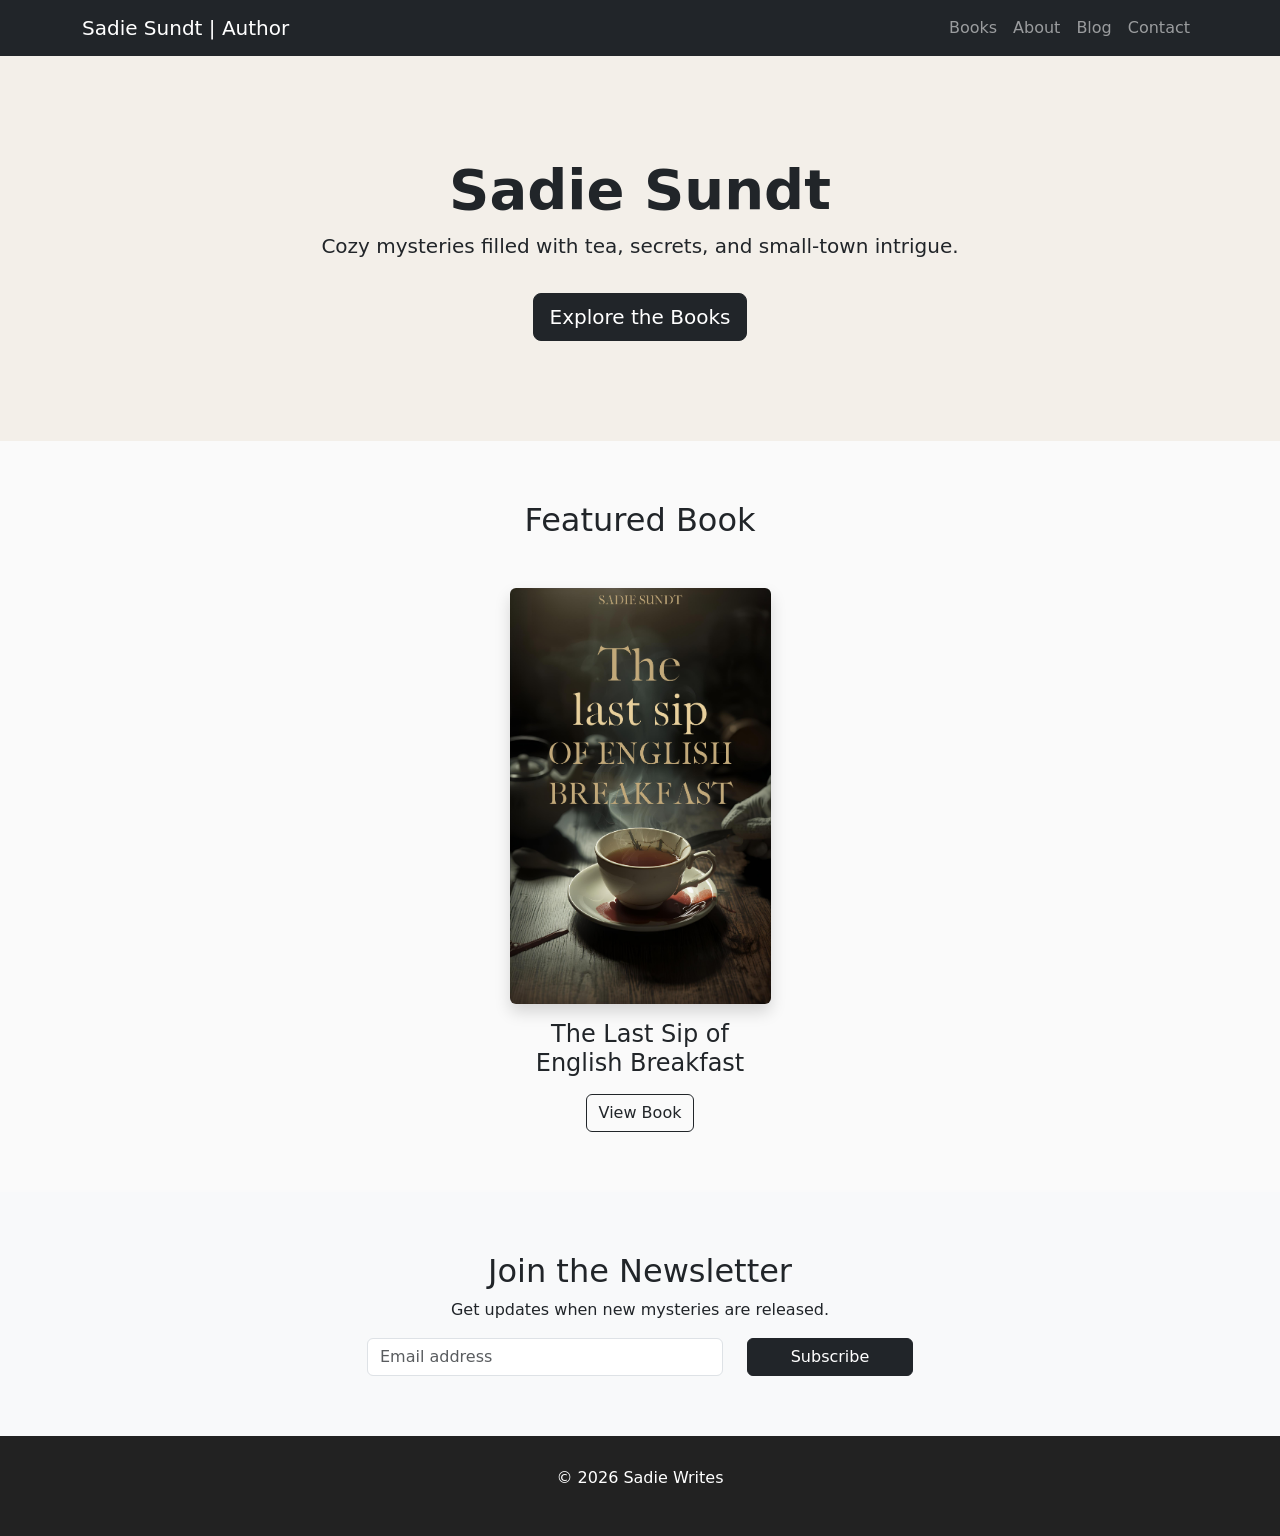
==== index.html @ 2c37e93f "creating sadiesundt author" ====
<!DOCTYPE html>
<html lang="en">
<head>
<meta charset="UTF-8">
<meta name="viewport" content="width=device-width, initial-scale=1">

<title>Sadie Sundt | Author</title>

<link href="https://cdn.jsdelivr.net/npm/bootstrap@5.3.2/dist/css/bootstrap.min.css" rel="stylesheet">

<style>

body{
    background:#fafafa;
}

.hero{
    padding:100px 0;
    background:#f3efe9;
}

.section{
    padding:60px 0;
}

.book{
    transition:0.3s;
}

.book:hover{
    transform:scale(1.05);
}

footer{
    background:#222;
    color:white;
    padding:30px;
}

</style>

</head>

<body>

<!-- Navigation -->

<nav class="navbar navbar-expand-lg navbar-dark bg-dark">
<div class="container">

<a class="navbar-brand" href="index.html">Sadie Sundt | Author</a>

<button class="navbar-toggler" data-bs-toggle="collapse" data-bs-target="#navMenu">
<span class="navbar-toggler-icon"></span>
</button>

<div class="collapse navbar-collapse" id="navMenu">

<ul class="navbar-nav ms-auto">

<li class="nav-item">
<a class="nav-link" href="books.html">Books</a>
</li>

<li class="nav-item">
<a class="nav-link" href="about.html">About</a>
</li>

<li class="nav-item">
<a class="nav-link" href="blog.html">Blog</a>
</li>

<li class="nav-item">
<a class="nav-link" href="contact.html">Contact</a>
</li>

</ul>

</div>
</div>
</nav>


<!-- Hero -->

<section class="hero text-center">

<div class="container">

<h1 class="display-4 fw-bold">Sadie Sundt</h1>

<p class="lead">
Cozy mysteries filled with tea, secrets, and small-town intrigue.
</p>

<a href="books.html" class="btn btn-dark btn-lg mt-3">
Explore the Books
</a>

</div>

</section>


<!-- Featured Book -->

<section class="section">

<div class="container text-center">

<h2 class="mb-5">Featured Book</h2>

<div class="row justify-content-center">

<div class="col-md-3 book">

<img src="book-covers/winona-harman-investigates/last sip of english breakfast.png" class="img-fluid rounded shadow">

<h4 class="mt-3">The Last Sip of English Breakfast</h4>

<a href="books.html" class="btn btn-outline-dark mt-2">
View Book
</a>

</div>

</div>

</div>

</section>


<!-- Newsletter -->

<section class="section bg-light text-center">

<div class="container">

<h2>Join the Newsletter</h2>

<p>Get updates when new mysteries are released.</p>

<form class="row justify-content-center">

<div class="col-md-4">
<input type="email" class="form-control" placeholder="Email address">
</div>

<div class="col-md-2">
<button class="btn btn-dark w-100">Subscribe</button>
</div>

</form>

</div>

</section>


<footer class="text-center">

<p>© 2026 Sadie Writes</p>

</footer>


<script src="https://cdn.jsdelivr.net/npm/bootstrap@5.3.2/dist/js/bootstrap.bundle.min.js"></script>

</body>
</html>
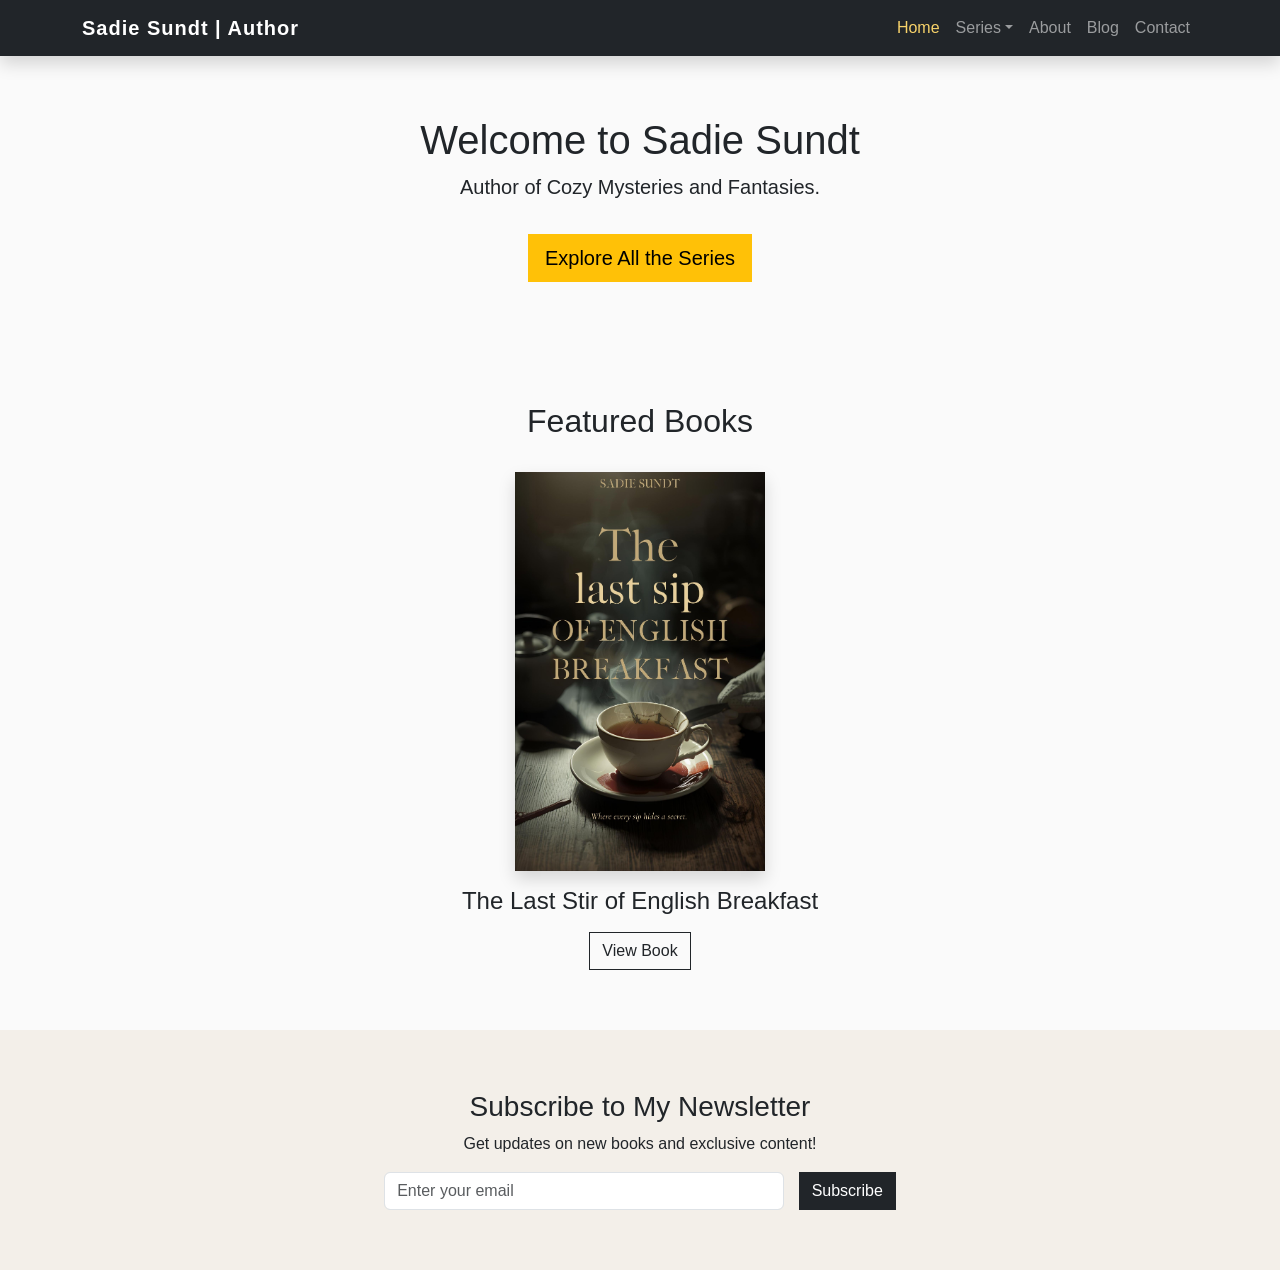
==== commit 31dcfc81: "creating basic author website" ====
--- a/index.html
+++ b/index.html
@@ -3,169 +3,41 @@
 <head>
 <meta charset="UTF-8">
 <meta name="viewport" content="width=device-width, initial-scale=1">
-
-<title>Sadie Sundt | Author</title>
-
+<title>Sadie Writes</title>
 <link href="https://cdn.jsdelivr.net/npm/bootstrap@5.3.2/dist/css/bootstrap.min.css" rel="stylesheet">
-
-<style>
-
-body{
-    background:#fafafa;
-}
-
-.hero{
-    padding:100px 0;
-    background:#f3efe9;
-}
-
-.section{
-    padding:60px 0;
-}
-
-.book{
-    transition:0.3s;
-}
-
-.book:hover{
-    transform:scale(1.05);
-}
-
-footer{
-    background:#222;
-    color:white;
-    padding:30px;
-}
-
-</style>
-
+<link rel="stylesheet" href="/css/style.css">
 </head>
-
 <body>
 
-<!-- Navigation -->
+<div id="navbar"></div>
 
-<nav class="navbar navbar-expand-lg navbar-dark bg-dark">
-<div class="container">
-
-<a class="navbar-brand" href="index.html">Sadie Sundt | Author</a>
-
-<button class="navbar-toggler" data-bs-toggle="collapse" data-bs-target="#navMenu">
-<span class="navbar-toggler-icon"></span>
-</button>
-
-<div class="collapse navbar-collapse" id="navMenu">
-
-<ul class="navbar-nav ms-auto">
-
-<li class="nav-item">
-<a class="nav-link" href="books.html">Books</a>
-</li>
-
-<li class="nav-item">
-<a class="nav-link" href="about.html">About</a>
-</li>
-
-<li class="nav-item">
-<a class="nav-link" href="blog.html">Blog</a>
-</li>
-
-<li class="nav-item">
-<a class="nav-link" href="contact.html">Contact</a>
-</li>
-
-</ul>
-
-</div>
-</div>
-</nav>
-
-
-<!-- Hero -->
-
-<section class="hero text-center">
-
-<div class="container">
-
-<h1 class="display-4 fw-bold">Sadie Sundt</h1>
-
-<p class="lead">
-Cozy mysteries filled with tea, secrets, and small-town intrigue.
-</p>
-
-<a href="books.html" class="btn btn-dark btn-lg mt-3">
-Explore the Books
-</a>
-
-</div>
-
+<section class="section text-center">
+  <div class="container">
+    <h1>Welcome to Sadie Sundt</h1>
+    <p class="lead">Author of Cozy Mysteries and Fantasies.</p>
+    <a href="/series/index.html" class="btn btn-warning btn-lg mt-3">Explore All the Series</a>
+  </div>
 </section>
 
-
-<!-- Featured Book -->
-
-<section class="section">
-
-<div class="container text-center">
-
-<h2 class="mb-5">Featured Book</h2>
-
-<div class="row justify-content-center">
-
-<div class="col-md-3 book">
-
-<img src="book-covers/winona-harman-investigates/last sip of english breakfast.png" class="img-fluid rounded shadow">
-
-<h4 class="mt-3">The Last Sip of English Breakfast</h4>
-
-<a href="books.html" class="btn btn-outline-dark mt-2">
-View Book
-</a>
-
-</div>
-
-</div>
-
-</div>
-
+<section class="section text-center">
+  <div class="container">
+    <h2>Featured Books</h2>
+    <img src="/book-covers/winona-harman-investigates/last sip of english breakfast.jpg" class="img-fluid mt-4 shadow card-book" style="max-width:250px;">
+    <h4 class="mt-3">The Last Stir of English Breakfast</h4>
+    <a href="/series/winona-harman-investigates/the-last-sip-of-english-breakfast/" class="btn btn-outline-dark mt-2">View Book</a>
+  </div>
 </section>
 
-
-<!-- Newsletter -->
-
-<section class="section bg-light text-center">
-
-<div class="container">
-
-<h2>Join the Newsletter</h2>
-
-<p>Get updates when new mysteries are released.</p>
-
-<form class="row justify-content-center">
-
-<div class="col-md-4">
-<input type="email" class="form-control" placeholder="Email address">
-</div>
-
-<div class="col-md-2">
-<button class="btn btn-dark w-100">Subscribe</button>
-</div>
-
-</form>
-
-</div>
-
+<section class="newsletter">
+  <h3>Subscribe to My Newsletter</h3>
+  <p>Get updates on new books and exclusive content!</p>
+  <form>
+    <input type="email" class="form-control d-inline" placeholder="Enter your email">
+    <button class="btn btn-dark">Subscribe</button>
+  </form>
 </section>
 
-
-<footer class="text-center">
-
-<p>© 2026 Sadie Writes</p>
-
-</footer>
-
-
+<script src="/js/navbar.js"></script>
 <script src="https://cdn.jsdelivr.net/npm/bootstrap@5.3.2/dist/js/bootstrap.bundle.min.js"></script>
-
 </body>
 </html>
--- a/css/style.css
+++ b/css/style.css
@@ -0,0 +1,30 @@
+body { font-family:'Segoe UI', sans-serif; background:#fafafa; margin:0; padding:0; }
+
+/* Section spacing */
+.section { padding:60px 0; }
+.text-center { text-align:center; }
+
+/* Navbar */
+.navbar { box-shadow:0 3px 10px rgba(0,0,0,0.2); }
+.navbar-brand { font-weight:700; letter-spacing:1px; }
+.nav-link { font-weight:500; transition:0.3s; }
+.nav-link:hover, .nav-link.active { color:#f8d36a !important; }
+#navbar { opacity:0; animation:fadeIn 0.4s forwards; }
+@keyframes fadeIn { to { opacity:1; } }
+
+/* Card hover effects */
+.card-book, .card-blog { transition:0.3s; cursor:pointer; }
+.card-book:hover, .card-blog:hover { transform:translateY(-5px) scale(1.02); box-shadow:0 10px 20px rgba(0,0,0,0.2); }
+
+/* Buttons */
+.btn { border-radius:0; }
+
+/* Forms */
+form input, form textarea { border-radius:0; }
+
+/* Newsletter */
+.newsletter { background:#f3efe9; padding:60px 0; text-align:center; }
+.newsletter input[type="email"] { max-width:400px; display:inline-block; margin-right:10px; }
+
+/* Responsive */
+@media(max-width:768px){ .text-center h1{ font-size:2rem; } }
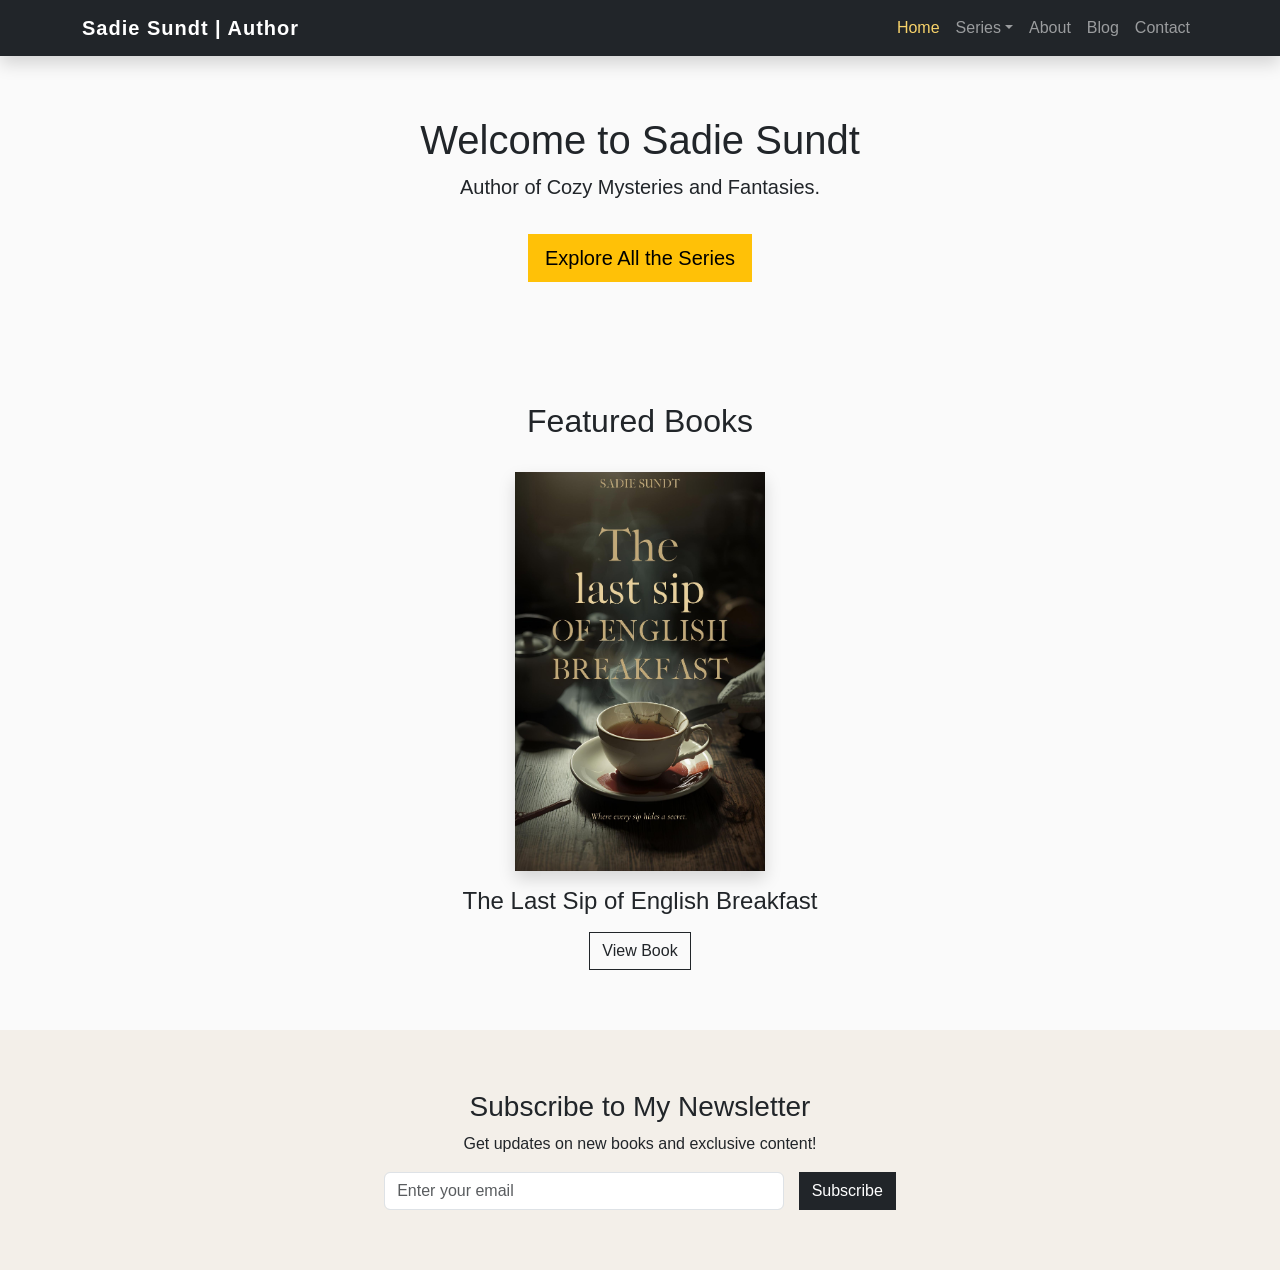
==== commit 1a1f20c5: "Typo change" ====
--- a/index.html
+++ b/index.html
@@ -3,7 +3,7 @@
 <head>
 <meta charset="UTF-8">
 <meta name="viewport" content="width=device-width, initial-scale=1">
-<title>Sadie Writes</title>
+<title>Sadie Sundt | Author</title>
 <link href="https://cdn.jsdelivr.net/npm/bootstrap@5.3.2/dist/css/bootstrap.min.css" rel="stylesheet">
 <link rel="stylesheet" href="/css/style.css">
 </head>
@@ -23,7 +23,7 @@
   <div class="container">
     <h2>Featured Books</h2>
     <img src="/book-covers/winona-harman-investigates/last sip of english breakfast.jpg" class="img-fluid mt-4 shadow card-book" style="max-width:250px;">
-    <h4 class="mt-3">The Last Stir of English Breakfast</h4>
+    <h4 class="mt-3">The Last Sip of English Breakfast</h4>
     <a href="/series/winona-harman-investigates/the-last-sip-of-english-breakfast/" class="btn btn-outline-dark mt-2">View Book</a>
   </div>
 </section>
